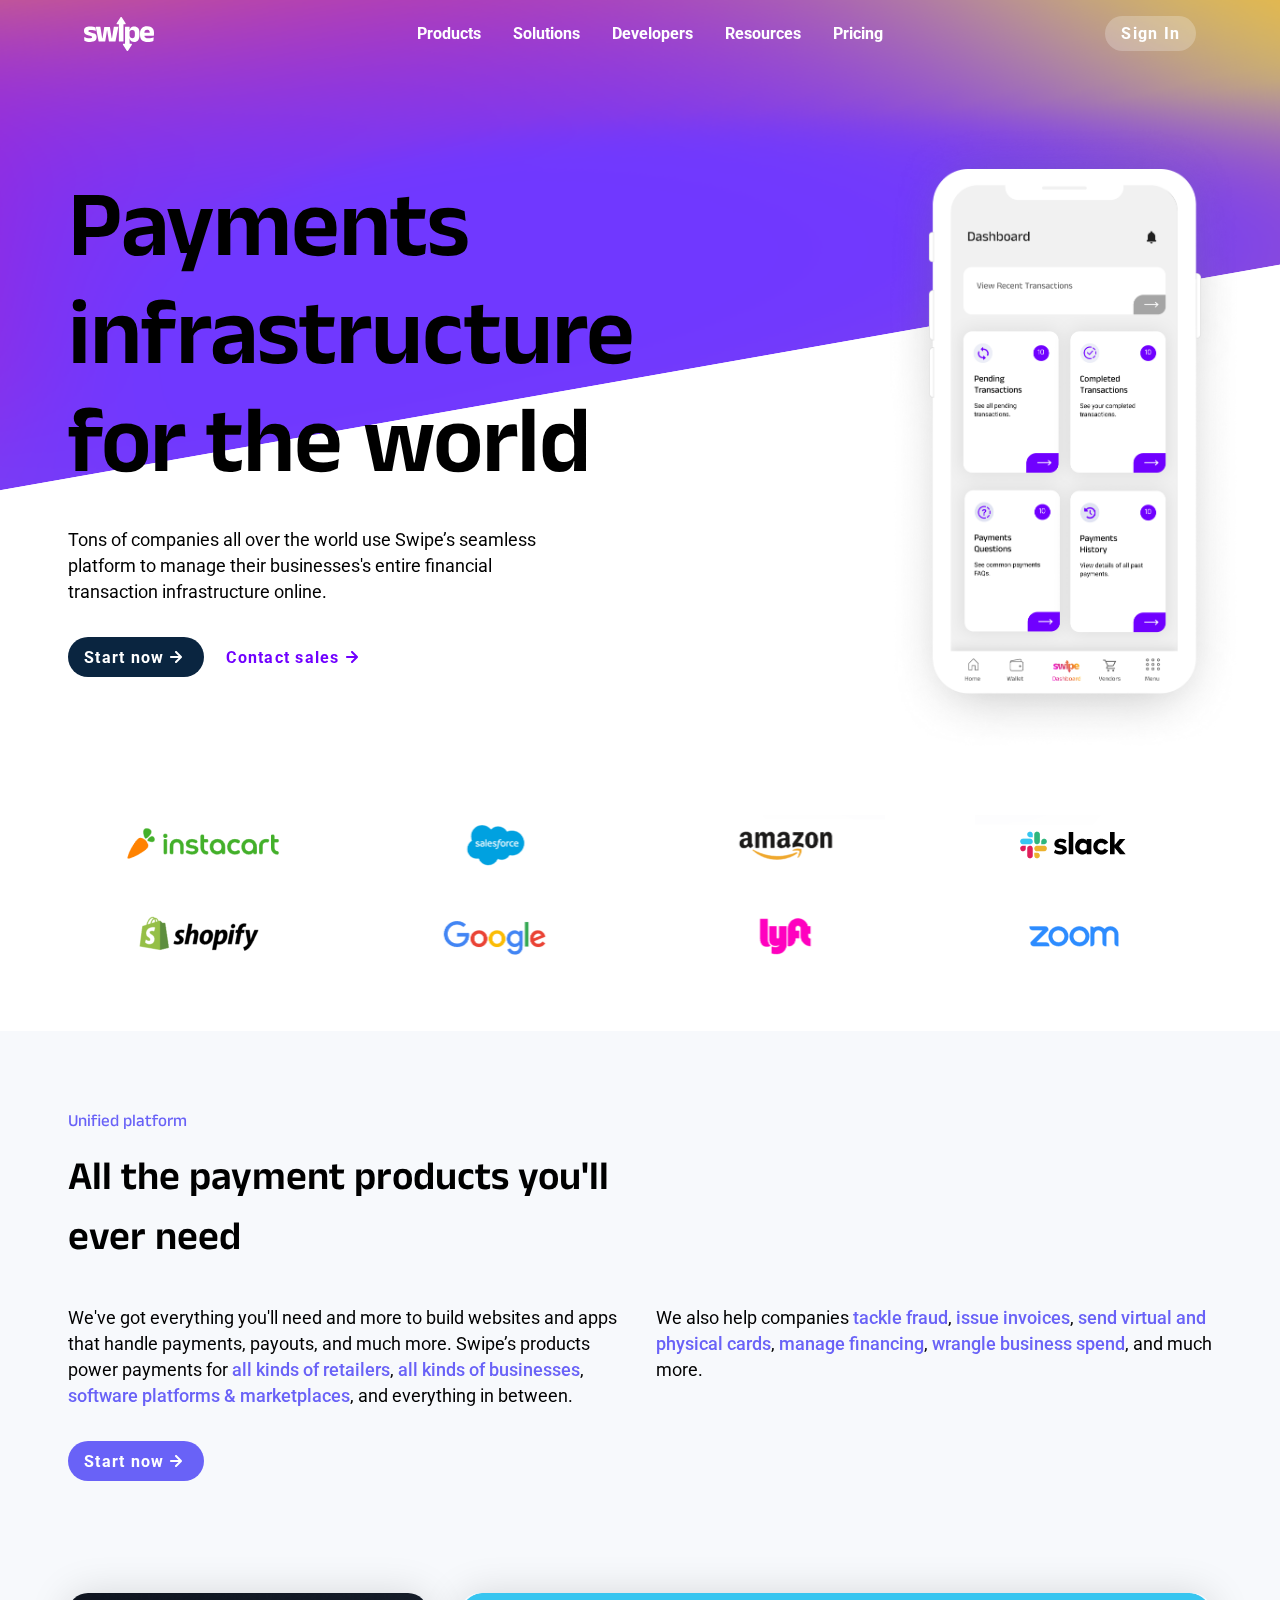
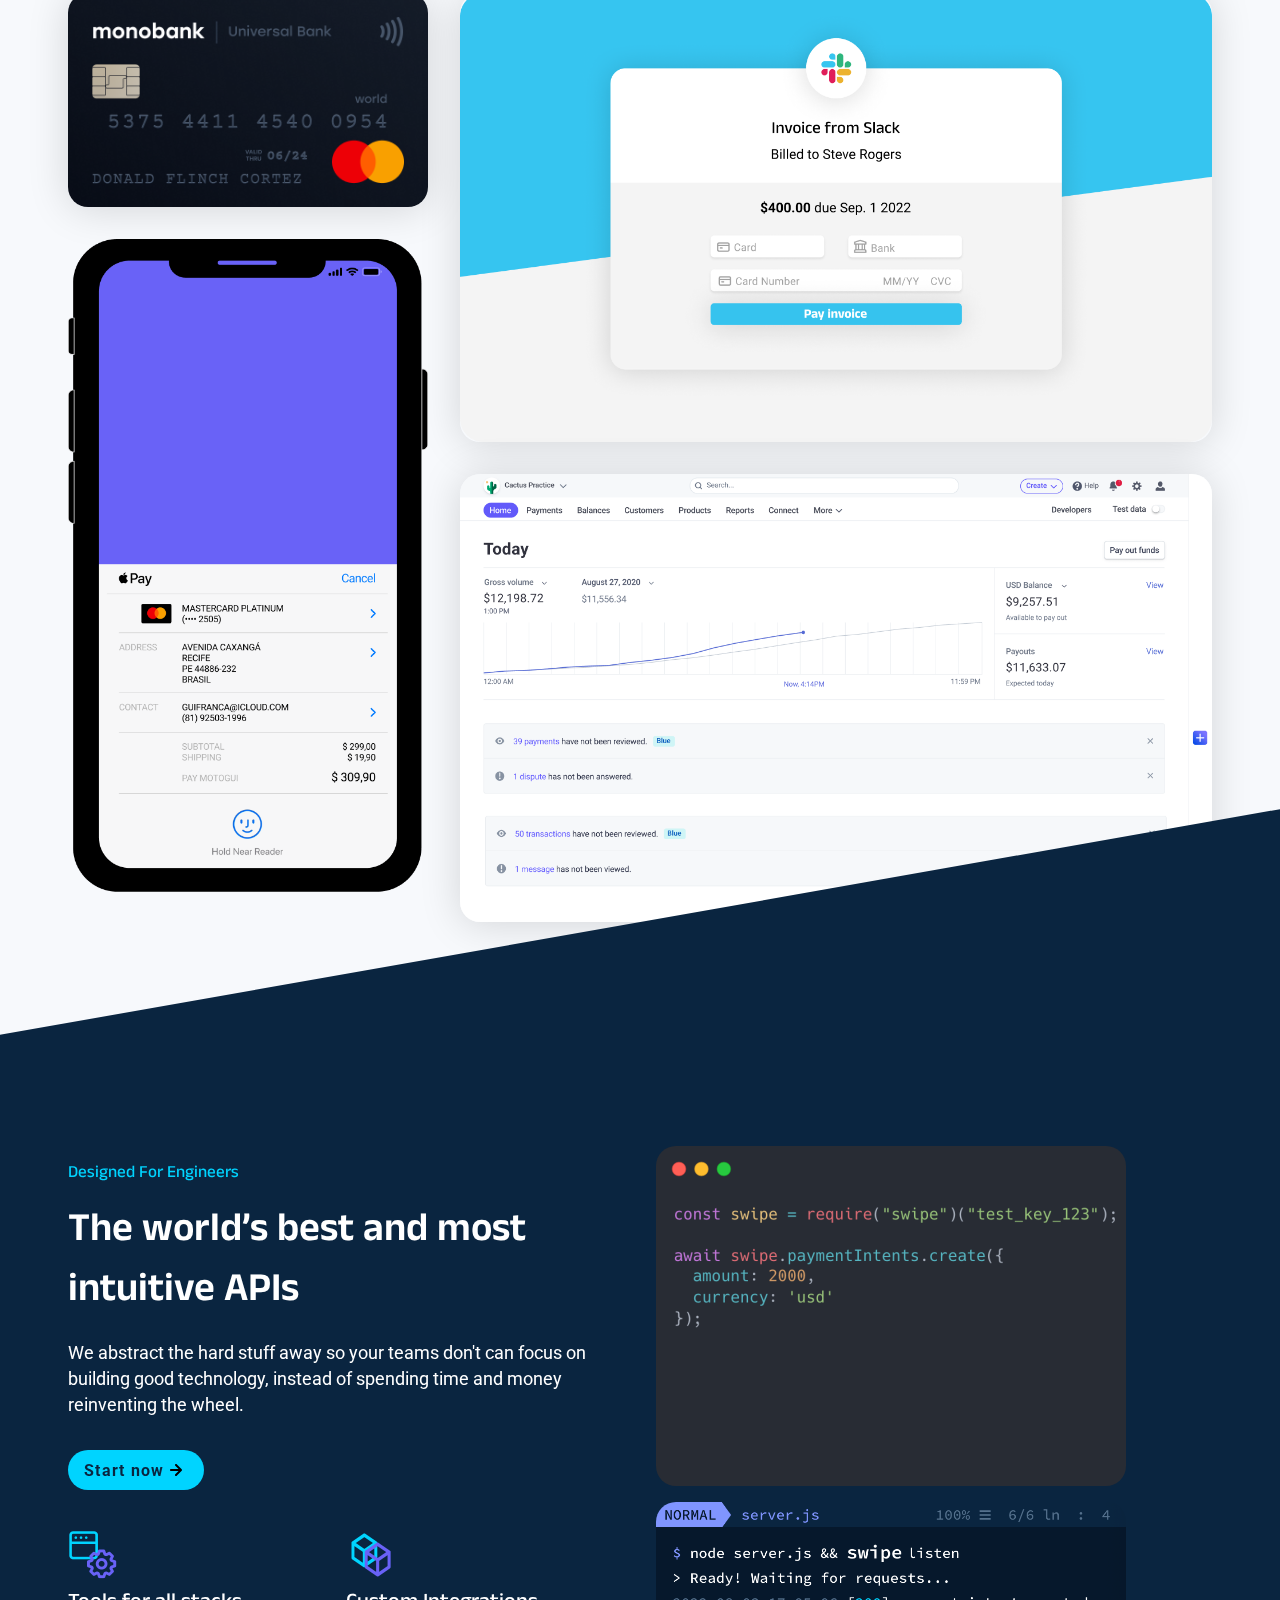
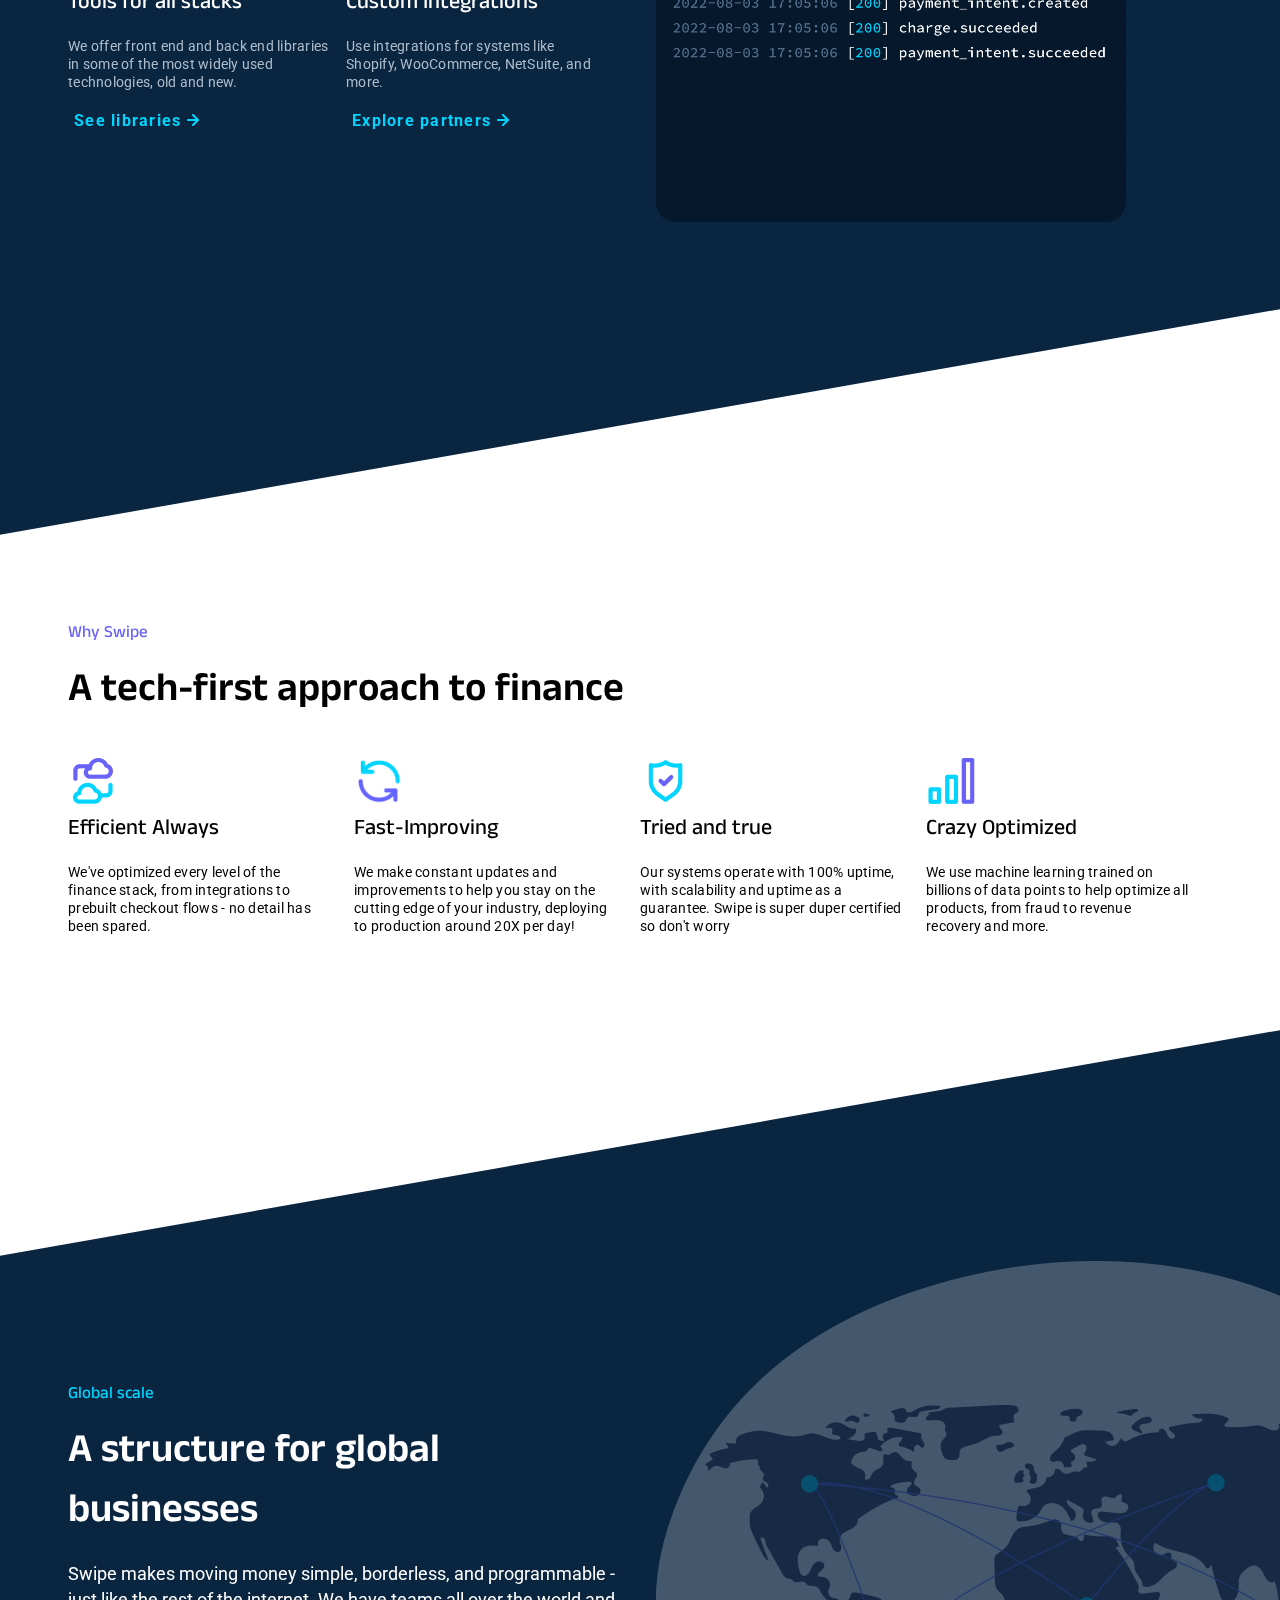
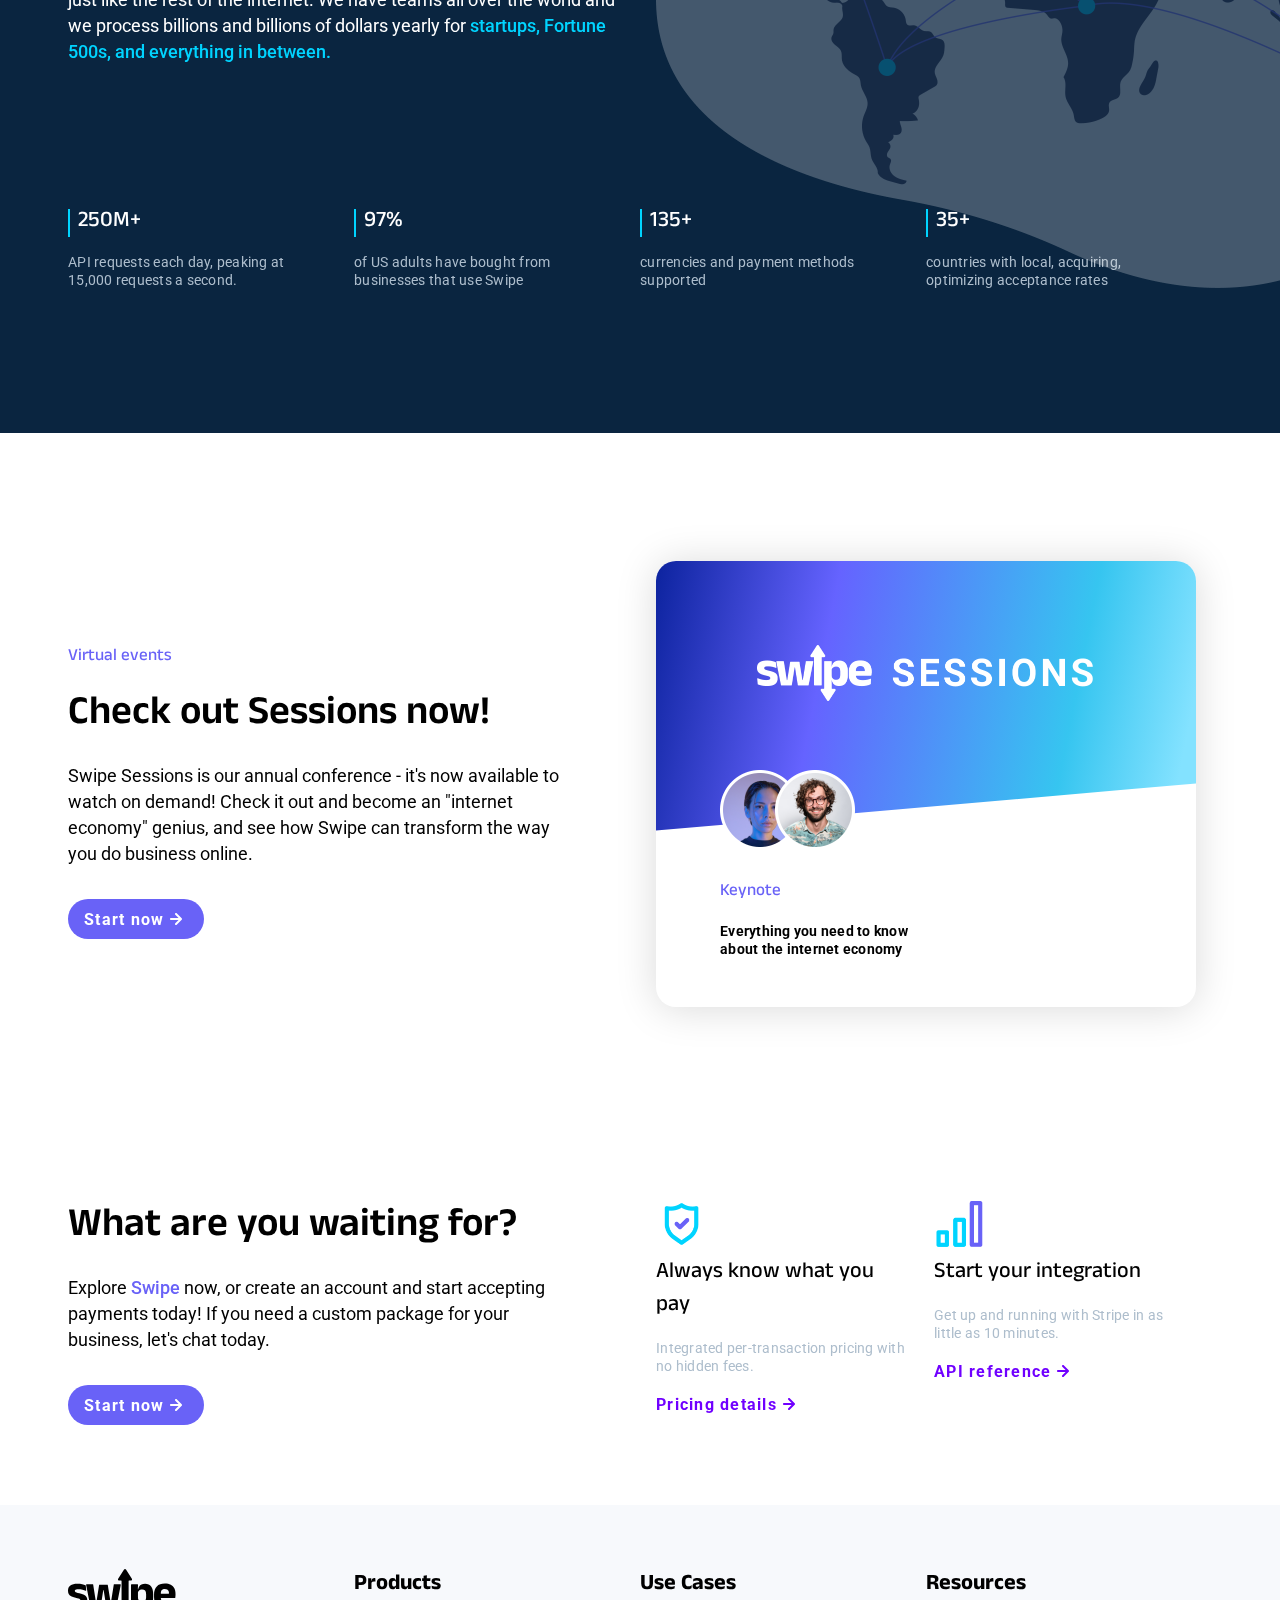
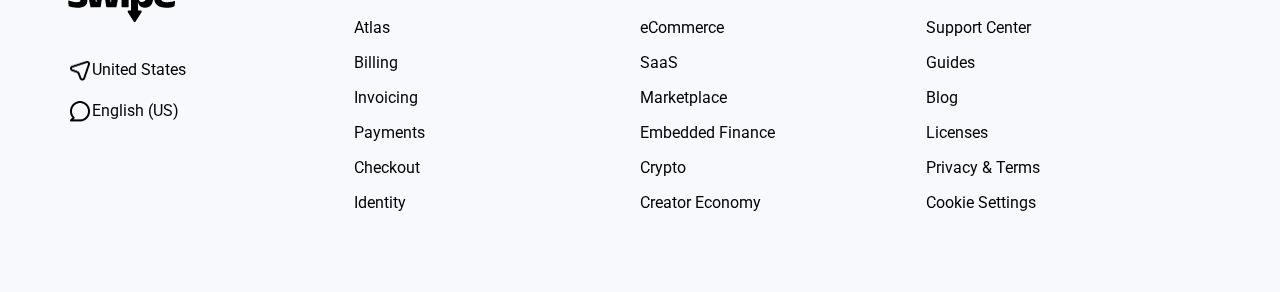
==== swipe.html @ e79e7b9a "Initial commit" ====
<!DOCTYPE html>
<html lang="en">

<head>
    <meta charset="UTF-8">
    <meta http-equiv="X-UA-Compatible" content="IE=edge">
    <meta name="viewport" content="width=device-width, initial-scale=1.0">
    <link rel="preconnect" href="https://fonts.googleapis.com">
    <link rel="preconnect" href="https://fonts.gstatic.com" crossorigin>
    <link
        href="https://fonts.googleapis.com/css2?family=Anek+Telugu:wght@300;400;500;600;700&family=Roboto:wght@300;400;500;700&display=swap"
        rel="stylesheet">
    <link rel="stylesheet" href="/css/swipe.css">
    <title>Swipe</title>
</head>

<body>
    <!-- Navbar -->
    <nav class="navbar">
        <img src="/images/logo-white.svg" alt="Swipe, inc.">
        <ul class="menu">
            <li><a href="#">Products</a></li>
            <li><a href="#">Solutions</a></li>
            <li><a href="#">Developers</a></li>
            <li><a href="#">Resources</a></li>
            <li><a href="#">Pricing</a></li>
        </ul>

        <button class="primary-button navbar-button">Sign In</button>
    </nav>
    <main>

        <!--GRADIENT BACKGROUND-->
        <canvas id="gradient-canvas"></canvas>
        <!-- Hero Section -->
        <div class="hero">
            <div class="section-container two-column">
                <div class="col-left">
                    <h1>Payments infrastructure for the world</h1>
                    <p>
                        Tons of companies all over the world use Swipe’s seamless platform to manage their businesses's
                        entire financial transaction infrastructure online.
                    </p>
                    <div class="button-container">
                        <button class="primary-button with-icon">
                            Start now
                            <img src="/images/arrow-right-light.svg" alt="">
                        </button>
                        <button class="secondary-button with-icon">
                            Contact sales
                            <img src="/images/arrow-right-purple.svg" alt="">
                        </button>
                    </div>
                </div>
                <div class="col-right hero-phone-container">
                    <img class="hero-phone" src="/images/hero-phone.png" alt="">
                </div>
            </div>
        </div>
        <!-- Partners Section -->
        <div class="partners-section">
            <div class="section-container">
                <div class="partners-grid">
                    <img src="/images/instacart.png" alt="Instacart">
                    <img src="/images/salesforce.png" alt="Salesforce">
                    <img src="/images/amazon.png" alt="Amazon">
                    <img src="/images/slack.png" alt="Slack">
                    <img src="/images/shopify.png" alt="Shopify">
                    <img src="/images/google.png" alt="Google">
                    <img src="/images/lyft.png" alt="Lyft">
                    <img src="/images/zoom.png" alt="Zoom">
                </div>
            </div>
        </div>
        <!-- UNIFIED PLATFORM -->
        <div class="unified-platform-section">
            <div class="section-container">
                <p class="subtitle">Unified platform</p>
                <h2>All the payment products you'll ever need</h2>

                <div class="two-column">
                    <div class="col-left">
                        <p>
                            We've got everything you'll need and more to build websites and
                            apps that handle payments, payouts, and much more. Swipe’s
                            products power payments for
                            <a href="#"> all kinds of retailers</a>,
                            <a href="#"> all kinds of businesses</a>,
                            <a href="#"> software platforms & marketplaces</a>, and
                            everything in between.
                        </p>
                    </div>
                    <div class="col-right">
                        <p>
                            We also help companies
                            <a href="#">tackle fraud</a>, <a href="#">issue invoices</a>,
                            <a href="#">send virtual and physical cards</a>,
                            <a href="#">manage financing</a>,
                            <a href="#">wrangle business spend</a>, and much more.
                        </p>
                    </div>
                </div>
                <button class="primary-button with-icon">
                    Start now
                    <img src="/images/arrow-right-light.svg" alt="">
                </button>
            </div>
        </div>
        <!-- GRAPHIC GRID SECTION -->
        <div class="graphic-section">
            <div class="section-container">
                <div class="graphic-grid">
                    <img src="/images/credit-card.png" alt="" id="credit-card">
                    <img src="/images/slack-invoice.png" alt="" id="slack-invoice">
                    <img src="/images/phone.png" alt="" id="phone">
                    <img src="/images/dash.png" alt="" id="dash">
                </div>
            </div>
        </div>

        <!-- INTEGRATIONS SECTION -->
        <div class="integrations-section">
            <div class="section-container two-column">
                <div class="col-left">
                    <p class="subtitle2">Designed For Engineers</p>
                    <h2>The world’s best and most intuitive APIs</h2>
                    <p>We abstract the hard stuff away so your teams don't can focus on building good technology,
                        instead of spending time and money reinventing the wheel.</p>

                    <button class="primary-button with-icon">
                        Start now
                        <img src="/images/arrow-right-dark.svg" alt="">
                    </button>

                    <div class="card-container">
                        <div class="card">
                            <img src="/images/tools-icon.png" alt="" class="icon">
                            <h3>Tools for all stacks</h3>
                            <p class="secondary-text">We offer front end and back end libraries in some of the most
                                widely used technologies, old and new.</p>
                            <button class="secondary-button with-icon">
                                See libraries
                                <img src="/images/arrow-right-blue.svg" alt="">
                            </button>
                        </div>
                        <div class="card">
                            <img src="/images/cube-icon.png" alt="" class="icon">
                            <h3>Custom Integrations</h3>
                            <p class="secondary-text">Use integrations for systems like Shopify, WooCommerce, NetSuite,
                                and more.</p>
                            <button class="secondary-button with-icon">
                                Explore partners
                                <img src="/images/arrow-right-blue.svg" alt="">
                            </button>
                        </div>
                    </div>
                </div>
                <div class="col-right">
                    <img src="/images/api-code.png" alt="" id="api-code">
                    <img src="/images/terminal-code.png" alt="" id="terminal-code">
                </div>
            </div>
        </div>

        <!-- WHY SWIPE SECTION -->
        <div class="why-swipe-section">
            <div class="section-container">
                <p class="subtitle">Why Swipe</p>
                <h2>A tech-first approach to finance</h2>
                <div class="card-container">
                    <div class="card">
                        <img src="/images/cloud-icon.png" alt="" class="icon">
                        <h3>Efficient Always</h3>
                        <p class="secondary-text">
                            We've optimized every level of the finance stack, from integrations to prebuilt checkout
                            flows - no detail has been spared.
                        </p>
                    </div>
                    <div class="card">
                        <img src="/images/cycle-icon.png" alt="" class="icon">
                        <h3>Fast-Improving</h3>
                        <p class="secondary-text">
                            We make constant updates and improvements to help you stay on the cutting edge of your
                            industry, deploying to production around 20X per day!
                        </p>
                    </div>
                    <div class="card">
                        <img src="/images/shield-icon.png" alt="" class="icon">
                        <h3>Tried and true</h3>
                        <p class="secondary-text">
                            Our systems operate with 100% uptime, with scalability and uptime as a guarantee. Swipe is
                            super duper certified so don't worry
                        </p>
                    </div>
                    <div class="card">
                        <img src="/images/bars-icon.png" alt="" class="icon">
                        <h3>Crazy Optimized</h3>
                        <p class="secondary-text">
                            We use machine learning trained on billions of data points to help optimize all products,
                            from fraud to revenue recovery and more.
                        </p>
                    </div>
                </div>
            </div>
        </div>

        <div class="global-section">
            <div class="section-container">
                <div class="two-column">
                    <div class="col-left">
                        <p class="subtitle2">Global scale</p>
                        <h2>A structure for global businesses</h2>
                        <p>Swipe makes moving money simple, borderless, and programmable - just like the rest of the
                            internet. We have teams all over the world and we process billions and billions of dollars
                            yearly for <a href="#">startups, Fortune 500s, and everything in between.</a></p>
                    </div>
                    <div class="col-right">
                        <img id="globe" src="/images/global-graphic.png" alt="">
                    </div>
                </div>
                <div class="card-container">
                    <div class="card">
                        <h3>250M+</h3>
                        <p class="secondary-text">API requests each day, peaking at 15,000 requests a second.</p>
                    </div>
                    <div class="card">
                        <h3>97%</h3>
                        <p class="secondary-text">of US adults have bought from businesses that use Swipe</p>
                    </div>
                    <div class="card">
                        <h3>135+</h3>
                        <p class="secondary-text">currencies and payment methods supported</p>
                    </div>
                    <div class="card">
                        <h3>35+</h3>
                        <p class="secondary-text">countries with local, acquiring, optimizing acceptance rates</p>
                    </div>
                </div>
            </div>
        </div>

        <!-- Virtual Events Section -->
        <div class="virtual-events-section">
            <div class="section-container two-column">
                <div class="col-left">
                    <p class="subtitle">Virtual events</p>
                    <h2>Check out Sessions now!</h2>
                    <p>Swipe Sessions is our annual conference - it's now available to watch on demand! Check it out and
                        become an "internet economy" genius, and see how Swipe can transform the way you do business
                        online.</p>
                    <button class="primary-button with-icon">
                        Start now
                        <img src="/images/arrow-right-light.svg">
                    </button>
                </div>
                <div class="col-right">
                    <div class="swipe-sessions-card">
                        <div class="card-top">
                            <img id="sessions-logo" src="/images/swipe-sessions.png" alt="">
                            <div class="avatars">
                                <img src="/images/avatar1.png" alt="">
                                <img src="/images/avatar2.png" alt="">
                            </div>
                        </div>
                        <div class="card-bottom">
                            <div class="card-content">
                                <p class="subtitle">Keynote</p>
                                <p class="secondary-text">Everything you need to know about the internet economy</p>
                            </div>
                        </div>
                    </div>
                </div>
            </div>
        </div>

        <!-- GETTING STARTED SECTION -->
        <div class="getting-started-section">
            <div class="section-container two-column">
                <div class="col-left">
                    <h2>What are you waiting for?</h2>
                    <p>Explore <a href="#">Swipe</a> now, or create an account and start accepting payments today! If
                        you need a custom package for your business, let's chat today.</p>
                    <button class="primary-button with-icon">
                        Start now
                        <img src="/images/arrow-right-light.svg" alt="">
                    </button>
                </div>
                <div class="col-right">
                    <div class="card">
                        <img src="/images/shield-icon.png" alt="" class="icon">
                        <h3>Always know what you pay</h3>
                        <p class="secondary-text">Integrated per-transaction pricing with no hidden fees.</p>

                        <button class="secondary-button with-icon">
                            Pricing details
                            <img src="/images/arrow-right-purple.svg" alt="">
                        </button>
                    </div>
                    <div class="card">
                        <img src="/images/bars-icon.png" alt="" class="icon">
                        <h3>Start your integration</h3>
                        <p class="secondary-text">Get up and running with Stripe in as little as 10 minutes.</p>

                        <button class="secondary-button with-icon">
                            API reference
                            <img src="/images/arrow-right-purple.svg" alt="">
                        </button>
                    </div>
                </div>

            </div>
        </div>

        <footer class="footer">
            <div class="section-container">
                <div class="col">
                    <img src="/images/logo-dark.svg" alt="" id="footer-logo">
                    <div class="icon-link">
                        <img src="/images/location-icon.png" alt="">
                        <a href="#">United States</a>
                    </div>
                    <div class="icon-link">
                        <img src="/images/comment-icon.png" alt="">
                        <a href="#">English (US)</a>
                    </div>
                </div>
                <div class="col">
                    <h3>Products</h3>
                    <ul>
                        <li><a href="#">Atlas</a></li>
                        <li><a href="#">Billing</a></li>
                        <li><a href="#">Invoicing</a></li>
                        <li><a href="#">Payments</a></li>
                        <li><a href="#">Checkout</a></li>
                        <li><a href="#">Identity</a></li>
                    </ul>
                </div>
                <div class="col">
                    <h3>Use Cases</h3>
                    <ul>
                        <li><a href="#">eCommerce</a></li>
                        <li><a href="#">SaaS</a></li>
                        <li><a href="#">Marketplace</a></li>
                        <li><a href="#">Embedded Finance</a></li>
                        <li><a href="#">Crypto</a></li>
                        <li><a href="#">Creator Economy</a></li>
                    </ul>
                </div>
                <div class="col">
                    <h3>Resources</h3>
                    <ul>
                        <li><a href="#">Support Center</a></li>
                        <li><a href="#">Guides</a></li>
                        <li><a href="#">Blog</a></li>
                        <li><a href="#">Licenses</a></li>
                        <li><a href="#">Privacy & Terms</a></li>
                        <li><a href="#">Cookie Settings</a></li>
                    </ul>
                </div>
            </div>
        </footer>

    </main>

    <script src="/gradient.js"></script>
</body>

</html>
---- css/swipe.css ----
/* VARIABLES */
:root {
    /* TEXT VARIABLES */
    --text-dark: #000;
    --text-light: #fff;
    --text-grey: #adbdcc;
    --body-font: "Roboto", sans-serif;
    --heading-font: "Anek Telugu", sans-serif;
    --h1-size: 94px;
    --h1-height: 108px;
    --h2-size: 50px;
    --h2-height: 75px;
    --h3-size: 40px;
    --h4-size: 32px;
    --h5-size: 28px;
    --h6-size: 22px;
    --subtitle-size: 17px;
    --subtitle-height: 26px;
    --p-size: 18px;
    --p-height: 26px;
    --secondary-text-size: 14px;
    --secondary-text-height: 18px;
    --button-size: 16px;

    /* SPACING VARIABLES */
    --spacing-sm: 8px;
    --spacing-md: 16px;
    --spacing-lg: 32px;
    --spacing-xl: 64px;
    --standard-width: 1144px;
    /* COLOR VARIABLES */
    --purple-1: #6962f7;
    --purple-2: #7000ff;
    --blue-1: #00d4ff;
    --primary-accent: #0a2540;
    --primary-button-hover: #6d7a88;
    --bg-white: #fff;
    --bg-light: #f7f9fc;

    --standard-border-radius: 20px;
    --standard-box-shadow: 0px 2px 40px rgba(0, 0, 0, 0.15);
    --primary-gradient: linear-gradient(101.33deg,
            #08209a 0.76%,
            #6563ff 33.33%,
            #36c5f0 76.92%,
            #83e2ff 96.96%);
}

/* GENERAL ELEMENT STYLES */

html,
body {
    width: 100%;
    position: relative;
    overflow-x: hidden;
}

body {
    font-family: var(--body-font);
    color: var(--text-dark);
    margin: 0;
    box-sizing: border-box;
    padding: var(--spacing-sm) 0 0 0;
    background-color: var(--bg-white);
    display: flex;
    flex-direction: column;
    justify-content: center;
    align-items: center;
}

main {
    width: 100%;
    margin: var(--spacing-xl) 0 0 0;
}

h1 {
    font-family: var(--heading-font);
    font-weight: 600;
    font-size: var(--h1-size);
    margin: 0;
    width: 100%;
    letter-spacing: -1px;
    line-height: var(--h1-height);
}

h2 {
    font-family: var(--heading-font);
    font-weight: 600;
    font-size: var(--h3-size);
    margin: 0;
    width: 100%;
}

h3 {
    font-family: var(--heading-font);
    font-weight: 500;
    font-size: var(--h3-size);
    margin: 0;
    width: 100%;
}

h4 {
    font-family: var(--heading-font);
    font-weight: 500;
    font-size: var(--h4-size);
    margin: 0;
    width: 100%;
    letter-spacing: 0.25px;
}

h5 {
    font-family: var(--heading-font);
    font-weight: 500;
    font-size: var(--h5-size);
    margin: 0;
    width: 100%;
}

h6 {
    font-family: var(--heading-font);
    font-weight: 500;
    font-size: var(--h6-size);
    margin: 0;
    width: 100%;
}

a {
    text-decoration: none;
    color: var(--purple-1);
    font-weight: 500;
    transition: color 0.25s ease;
}

a:hover {
    color: var(--primary-accent);
}

p {
    font-size: var(--p-size);
    line-height: var(--p-height);
    font-weight: 400;
    margin: var(--spacing-md) 0;
}

/* Layout Styles  */
.section-container {
    width: 100%;
    max-width: var(--standard-width);
}

.two-column {
    width: 100%;
    display: flex;
    flex-direction: row;
    justify-content: center;
    align-items: flex-start;
    box-sizing: border-box;
}

.two-column>.col-left {
    width: 50%;
    box-sizing: border-box;
    padding: 0 var(--spacing-md) 0 0;
    display: flex;
    flex-direction: column;
    align-items: start;
    justify-content: center;
}

.two-column>.col-right {
    width: 50%;
    box-sizing: border-box;
    padding: 0 0 0 var(--spacing-md);
    display: flex;
    flex-direction: column;
    align-items: start;
    justify-content: center;
}

.card {
    display: flex;
    flex-direction: column;
    justify-content: flex-start;
    align-items: flex-start;
    padding: var(--spacing-sm) var(--spacing-md) var(--spacing-sm) 0;
}

.card .icon {
    height: 50px;
    margin: 0 0 var(--spacing-sm) 0;
}

.card h3 {
    font-family: var(--heading-font);
    font-weight: 500;
    font-size: var(--h6-size);
    margin: 0;
    width: 100%;
}

.subtitle,
.subtitle2 {
    color: var(--purple-1);
    font-family: var(--heading-font);
    font-weight: 500;
    font-size: var(--subtitle-size);
    line-height: var(--subtitle-height);
}

.subtitle2 {
    color: var(--blue-1);
}

.secondary-text {
    font-size: var(--secondary-text-size);
    line-height: var(--secondary-text-height);
    color: var(--text-grey);
    letter-spacing: 0.25px;
}

/* BUTTON STYLES */
.primary-button {
    font-family: var(--body-font);
    font-size: var(--button-size);
    letter-spacing: 1.25px;
    font-weight: bold;
    border-radius: var(--standard-border-radius);
    border: none;
    background-color: var(--primary-accent);
    color: var(--text-light);
    padding: var(--spacing-sm) var(--spacing-md);
    transition: all 0.15s ease;
}

.primary-button:hover {
    background-color: var(--primary-button-hover);
    cursor: pointer;
}

.secondary-button {
    font-family: var(--body-font);
    font-size: var(--button-size);
    letter-spacing: 1.25px;
    font-weight: bold;
    border-radius: var(--standard-border-radius);
    border: none;
    background-color: transparent;
    color: var(--primary-accent);
    transition: all 0.15s ease;
}

.secondary-button:hover {
    opacity: 0.75;
    cursor: pointer;
}

.with-icon {
    display: flex;
    justify-content: center;
    align-items: center;
}

.with-icon>img {
    transition: transform 0.25s ease;
}

.with-icon:hover>img {
    transform: translateX(4px);
}

/* NAVBAR */

.navbar {
    display: flex;
    justify-content: space-between;
    align-items: center;
    width: 100%;
    max-width: var(--standard-width);
    padding: 0 var(--spacing-md);
    margin: 0 0 var(--spacing-xl) 0;
    box-sizing: border-box;
}

.menu {
    display: flex;
    list-style: none;
    justify-content: center;
    align-items: center;
}

.menu a {
    color: var(--text-light);
    margin: 0 var(--spacing-md);
    font-weight: bold;
}

.menu a:hover {
    text-decoration: underline;
}

.navbar-button {
    background: rgba(250, 250, 250, 0.25);
}

.navbar-button:hover {
    background: rgba(250, 250, 250, 0.5);
}

.hamburger-button {
    display: none;
}

/* ANIMATED GRADIENT HERO BACKGROUND  */

#gradient-canvas {
    width: 200%;
    height: 970px;
    transform: rotate(-10deg);
    position: absolute;
    top: -600px;
    left: -50%;
    z-index: -1;
    --gradient-color-1: #ef008f;
    --gradient-color-2: #6ec3f4;
    --gradient-color-3: #7038ff;
    --gradient-color-4: #ffba27;
}

/* HERO STYLES */

.hero {
    width: 100%;
    display: flex;
    justify-content: center;
}

.hero p {
    max-width: 480px;
}

.button-container {
    display: flex;
    margin: var(--spacing-md) 0;
}

.button-container button:nth-of-type(2) {
    margin: 0 0 0 var(--spacing-md);
    color: var(--purple-2);
}

.hero .hero-phone-container {
    height: 564px;
    align-items: flex-end;
}

.hero-phone {
    height: 628px;
    transform: translate(32px, -32px);
}

/* Partners Section */
.partners-section {
    width: 100%;
    display: flex;
    justify-content: center;
}

.partners-grid {
    display: grid;
    grid-template-columns: 1fr 1fr 1fr 1fr;
    grid-template-rows: 1fr 1fr;
    margin: var(--spacing-xl) 0;
    column-gap: var(--spacing-md);
    row-gap: var(--spacing-lg);
}

.partners-grid img {
    height: 60px;
    place-self: center;
}

/* UNIFIED PLATFORM SECTION */

.unified-platform-section {
    padding: var(--spacing-xl) 0;
    width: 100%;
    display: flex;
    justify-content: center;
    background-color: var(--bg-light);
}

.unified-platform-section h2 {
    width: 50%;
    margin-bottom: var(--spacing-md);
}

.unified-platform-section .primary-button {
    background-color: var(--purple-1);
    margin: var(--spacing-md) 0;
}

.unified-platform-section .primary-button:hover {
    background-color: var(--primary-accent);
}

/* GRAPHIC GRID SECTION */
.graphic-section {
    width: 100%;
    display: flex;
    justify-content: center;
    background-color: var(--bg-light);
}

.graphic-grid {
    display: grid;
    grid-template-areas:
        "card slack slack"
        "phone slack slack"
        "phone dash dash";
    grid-gap: var(--spacing-lg);
    padding: var(--spacing-lg) 0;
}

#credit-card {
    grid-area: card;
    width: 100%;
    box-shadow: var(--standard-box-shadow);
    border-radius: var(--standard-border-radius);
}

#slack-invoice {
    grid-area: slack;
    width: 100%;
    box-shadow: var(--standard-box-shadow);
    border-radius: var(--standard-border-radius);
}

#phone {
    grid-area: phone;
    width: 100%;
}

#dash {
    grid-area: dash;
    width: 100%;
    box-shadow: var(--standard-box-shadow);
    border-radius: var(--standard-border-radius);
}

/* INTEGRATIONS SEECTION STYLES */
.integrations-section {
    color: var(--text-light);
    width: 100%;
    display: flex;
    justify-content: center;
    position: relative;
    padding: calc(var(--spacing-xl) * 3) 0;
    z-index: 1;
}

.integrations-section::before {
    content: "";
    width: 100%;
    height: 1100px;
    background-color: var(--primary-accent);
    position: absolute;
    top: -32px;
    left: 0;
    z-index: -1;
    transform: skewY(-10deg);
}

.integrations-section::after {
    content: "";
    background-color: var(--bg-light);
    width: 100%;
    height: 50%;
    position: absolute;
    top: 0;
    left: 0;
    z-index: -2;
}

.integrations-section .primary-button {
    background-color: var(--blue-1);
    color: var(--primary-accent);
    margin: var(--spacing-md) 0 0 0;
}

.integrations-section .primary-button:hover {
    background-color: var(--bg-white);
}

.integrations-section .secondary-button {
    color: var(--blue-1);
}

.integrations-section .card-container {
    display: flex;
    margin: var(--spacing-lg) 0;
}

.integrations-section .card-container .card {
    width: 50%;
}

#api-code {
    max-width: 470px;
    margin: 0 0 var(--spacing-md) 0;
    border-radius: var(--standard-border-radius);
}

#terminal-code {
    max-width: 470px;
    border-radius: var(--standard-border-radius);
}

/* WHY SWIPE SECTION */

.why-swipe-section {
    width: 100%;
    display: flex;
    justify-content: center;
    padding: calc(var(--spacing-xl) * 3) 0;
}

.why-swipe-section .card-container {
    display: flex;
    margin: var(--spacing-lg) 0;
}

.why-swipe-section .card-container .card {
    width: 25%;
    padding: 0 var(--spacing-sm) 0 0;
    margin: 0 var(--spacing-md) 0 0;
    box-sizing: border-box;
}

.why-swipe-section .secondary-text {
    color: var(--text-dark);
}

/* GLOBAL SECTION */
.global-section {
    width: 100%;
    display: flex;
    justify-content: center;
    color: var(--text-light);
    position: relative;
    padding: calc(var(--spacing-xl) * 3) 0 0 0;
}

.global-section::before {
    content: "";
    width: 100%;
    height: 1200px;
    background-color: var(--primary-accent);
    position: absolute;
    top: -32px;
    left: 0;
    transform: skewY(-10deg);
    z-index: -1;
}

.global-section a {
    color: var(--blue-1);
}

.global-section a:hover {
    color: var(--text-light);
}

.global-section .card-container {
    display: flex;
    margin: calc(var(--spacing-xl) * 2) 0;
}

.global-section .card-container .card {
    width: 25%;
    box-sizing: border-box;
    padding: 0 var(--spacing-sm) 0 0;
    margin: 0 var(--spacing-md) 0 0;
}

.global-section .card-container .card h3 {
    border-left: 2px solid var(--blue-1);
    padding: 0 0 0 var(--spacing-sm);
    line-height: 28px;
}

#globe {
    max-width: 844px;
    opacity: 25%;
    position: absolute;
    top: 10%;
}

/* VIRTUAL EVENTS SECTION */
.virtual-events-section {
    display: flex;
    justify-content: center;
    padding: calc(var(--spacing-xl) * 2) 0;
    position: relative;
}

.virtual-events-section::before {
    content: "";
    background-color: var(--bg-white);
    width: 100%;
    height: 100%;
    position: absolute;
    top: 0;
    z-index: -1;
}

.virtual-events-section .primary-button {
    background-color: var(--purple-1);
    margin: var(--spacing-md) 0 0 0;
}

.virtual-events-section .primary-button:hover {
    background-color: var(--primary-accent);
}

.virtual-events-section .col-left {
    height: 446px;
    padding: 0 var(--spacing-xl) 0 0;
}

.swipe-sessions-card {
    width: 540px;
    height: 446px;
    box-shadow: var(--standard-box-shadow);
    border-radius: var(--standard-border-radius);
    overflow: hidden;
}

.swipe-sessions-card .card-top {
    width: 100%;
    height: 50%;
    display: flex;
    justify-content: center;
    align-items: center;
    position: relative;
    /* transform: rotate(10deg); */
}

.swipe-sessions-card .card-top::before {
    background: var(--primary-gradient);
    content: "";
    width: 100%;
    height: 150%;
    position: absolute;
    top: -40%;
    transform: skewY(-5deg);
    z-index: 1;
}

#sessions-logo {
    z-index: 2;
    width: 338px;
}

.virtual-events-section .avatars {
    position: absolute;
    bottom: -70px;
    left: var(--spacing-xl);
    z-index: 3;
    /* width: 140px;
    height: 80px; */
}

.virtual-events-section .avatars img {
    width: 80px;
}

.virtual-events-section .avatars img:nth-of-type(2) {
    position: absolute;
    left: 55px;
}

.virtual-events-section .card-bottom {
    width: 100%;
    height: 50%;
    box-sizing: border-box;
    padding: var(--spacing-xl);
}

.virtual-events-section .card-bottom .subtitle {
    margin: var(--spacing-lg) 0 0 0;
}

.virtual-events-section .card-bottom .secondary-text {
    color: var(--text-dark);
    font-weight: 700;
    width: 50%;
}

/* GETTING STARTED SECTION */
.getting-started-section {
    display: flex;
    justify-content: center;
    padding: var(--spacing-xl) 0;
}

.getting-started-section .primary-button {
    background-color: var(--purple-1);
    margin: var(--spacing-md) 0;
}

.getting-started-section .primary-button:hover {
    background-color: var(--primary-accent);
}

.getting-started-section .col-left {
    padding: 0 var(--spacing-xl) 0 0;
}

.getting-started-section .col-right {
    flex-direction: row;
}

.getting-started-section .col-right .card {
    width: 50%;
    box-sizing: border-box;
    padding: 0 var(--spacing-sm) 0 0;
    margin: 0 var(--spacing-md) 0 0;
}

.getting-started-section .col-right .card .secondary-button {
    color: var(--purple-2);
    padding-left: 0;
}

/* FOOTER STYLES */

.footer {
    display: flex;
    justify-content: center;
    background-color: var(--bg-light);
    padding: var(--spacing-xl) 0;
}

.footer .section-container {
    display: flex;
}

#footer-logo {
    max-width: 108px;
    margin: 0 0 var(--spacing-md) 0;
}

.footer .col {
    width: 25%;
}

.footer .col ul {
    list-style-type: none;
    padding: 0;
}

.footer .col ul li {
    margin: var(--spacing-md) 0;
}

.footer .col a {
    color: var(--text-dark);
    font-weight: normal;
}

.footer .col a:hover {
    color: var(--purple-1);
    text-decoration: underline;
}

.footer .icon-link {
    display: flex;
    align-items: center;
    margin: var(--spacing-md) 0;
}

.footer .icon-link img {
    width: 24px;
}

.footer h3 {
    font-size: var(--h6-size);
    font-weight: 700;
}

/* CUSTOM BREAKPOINT */
@media only screen and (max-width: 1144px) {
    :root {
        --h1-size: 80px;
        --h1-height: 85px;
    }

    /* GENERAL LAYOUT */
    .section-container {
        padding: 0 var(--spacing-md);
    }

    /* HERO SECTION */
    .hero-phone {
        height: 550px;
        transform: translateY(-60px);
    }

    .hero .col-left {
        width: 60%;
    }

    .hero .col-right {
        width: 40%;
    }

    /* PARTNERS GRID */

    .partners-section {
        margin: -60px 0 0 0;
    }

    .partners-grid {
        margin: 0 0 var(--spacing-xl) 0;
    }
}

/* CUSTOM BREAKPOINT (850px) */
@media only screen and (max-width: 850px) {
    :root {
        --h1-size: 70px;
        --h1-height: 75px;
    }

    /* HERO SECTION */
    .hero-phone {
        transform: translateY(-85px);
    }

    /* PARTNERS GRID */
    .partners-grid img {
        width: 100%;
        height: auto;
    }

    /* INTEGRATIONS SECTION */
    .integrations-section .col-left {
        width: 60%;
    }

    .integrations-section .col-right {
        width: 40%;
    }
}

/* TABLET SIZE STYLES */
@media only screen and (max-width: 768px) {
    :root {
        --h1-size: 58px;
        --h1-height: 65px;
        --h3-size: 34px;
        --h6-size: 16px;
    }

    /* NAVBAR STYLES */
    .navbar {
        margin: var(--spacing-sm) 0 var(--spacing-lg) 0;
    }

    .navbar .menu {
        display: none;
    }

    .navbar .navbar-button {
        display: none;
    }

    .hamburger-button {
        width: 50px;
        height: 30px;
        background-color: rgba(250, 250, 250, 0.25);
        border-radius: var(--standard-border-radius);
        display: flex;
        flex-direction: column;
        justify-content: center;
        align-items: center;
    }

    .hamburger-button .bar {
        width: 18px;
        height: 2px;
        background-color: var(--bg-white);
        margin: 1px 0;
    }

    /* HERO STYLES */
    #gradient-canvas {
        height: 820px;
    }

    main {
        margin: 0;
    }

    .hero .two-column {
        align-items: center;
    }

    .hero .col-left {
        width: 60%;
    }

    .hero .col-right {
        width: 40%;
    }

    .hero-phone {
        height: 450px;
        transform: translateX(32px);
    }

    /* PARTNERS GRID */
    .partners-section {
        margin: -20px 0 0 0;
    }

    /* UNIFIED PLATFORM SECTION*/
    .unified-platform-section h2 {
        width: 100%;
    }

    /* INTEGRATIONS SECTION */
    .integrations-section .card-container {
        flex-direction: column;
    }

    .integrations-section .card-container .card {
        width: 100%;
    }

    /* WHY SWIPE SECTION */
    .why-swipe-section {
        padding: var(--spacing-md) 0 var(--spacing-xl) 0;
    }

    .why-swipe-section .card-container {
        flex-wrap: wrap;
    }

    .why-swipe-section .card-container .card {
        width: 50%;
        margin: var(--spacing-md) 0;
    }

    /* GLOBAL SECTION */
    .global-section .card-container {
        flex-wrap: wrap;
        margin: var(--spacing-xl) 0;
    }

    .global-section .card-container .card {
        width: 50%;
        margin: var(--spacing-md) 0;
    }

    /* GETTING STARTED SECTION */
    .getting-started-section .two-column {
        align-items: center;
    }

    .getting-started-section .col-right {
        flex-wrap: wrap;
    }

    .getting-started-section .col-right .card {
        width: 100%;
        margin: var(--spacing-md) 0;
    }
}

/* MOBILE SIZE BREAKPOINT */
@media only screen and (max-width: 550px) {

    /* GENERAL STYLES */
    :root {
        --h1-size: 58px;
        --h1-height: 65px;
        --h3-size: 34px;
        --h6-size: 16px;
    }

    .two-column {
        flex-direction: column;
    }

    .two-column .col-left {
        width: 100%;
    }

    .two-column .col-right {
        width: 100%;
        padding: 0;
    }

    /* NAVBAR STYLES */
    .navbar {
        margin: 0 0 var(--spacing-lg) 0;
    }

    /* HERO STYLES */
    #gradient-canvas {
        height: 820px;
    }

    main {
        margin: var(--spacing-lg) 0 0 0;
    }

    .hero .two-column .hero-phone-container {
        display: none;
    }

    /* PARTNERS GRID SECTION */

    .partners-section {
        margin: var(--spacing-xl) 0 var(--spacing-sm) 0;
    }

    .partners-grid {
        grid-template-columns: 1fr 1fr;
    }

    /* UNIFIED PLATFORM */
    .unified-platform-section {
        padding: var(--spacing-md) 0;
    }

    /* INTEGRATIONS SECTION */
    .integrations-section {
        padding: var(--spacing-lg) 0;
    }

    .integrations-section::before {
        height: 900px;
    }

    .integrations-section .col-right {
        display: none;
    }

    /* WHY SWIPE SECTION */
    .why-swipe-section {
        padding: var(--spacing-xl) 0 var(--spacing-md) 0;
    }

    .why-swipe-section .card-container .card {
        width: 100%;
        margin: var(--spacing-sm) 0;
    }

    .why-swipe-section .card-container .card .icon {
        height: 35px;
    }

    /* GLOBAL SECTION */
    .global-section {
        padding: var(--spacing-xl) 0 0 0;
    }

    .global-section .card-container {
        margin: var(--spacing-md) 0;
    }

    .global-section .card-container .card {
        width: 100%;
        margin: var(--spacing-sm) 0;
    }

    #globe {
        opacity: 10%;
    }

    /* VIRTUAL EVENTS SECTION */
    .virtual-events-section {
        padding: 0;
    }

    .virtual-events-section .swipe-sessions-card {
        margin: var(--spacing-lg) 0;
        width: 100%;
    }

    .virtual-events-section .swipe-sessions-card .secondary-text {
        width: 100%;
    }

    .virtual-events-section .swipe-sessions-card .card-top {
        height: 40%;
    }

    #sessions-logo {
        width: 300px;
    }

    /* GETTING STARTED SECTION*/
    .getting-started-section {
        padding: var(--spacing-md) 0;
    }

    /* FOOTER STYLES */
    .footer .section-container {
        flex-wrap: wrap;
    }

    .footer .col {
        width: 50%;
        margin: var(--spacing-md) 0;
    }

    .footer .col a {
        font-size: 12px;
    }

    #footer-logo {
        width: 70px;
    }

    .footer .icon-link img {
        width: 18px;
    }
}
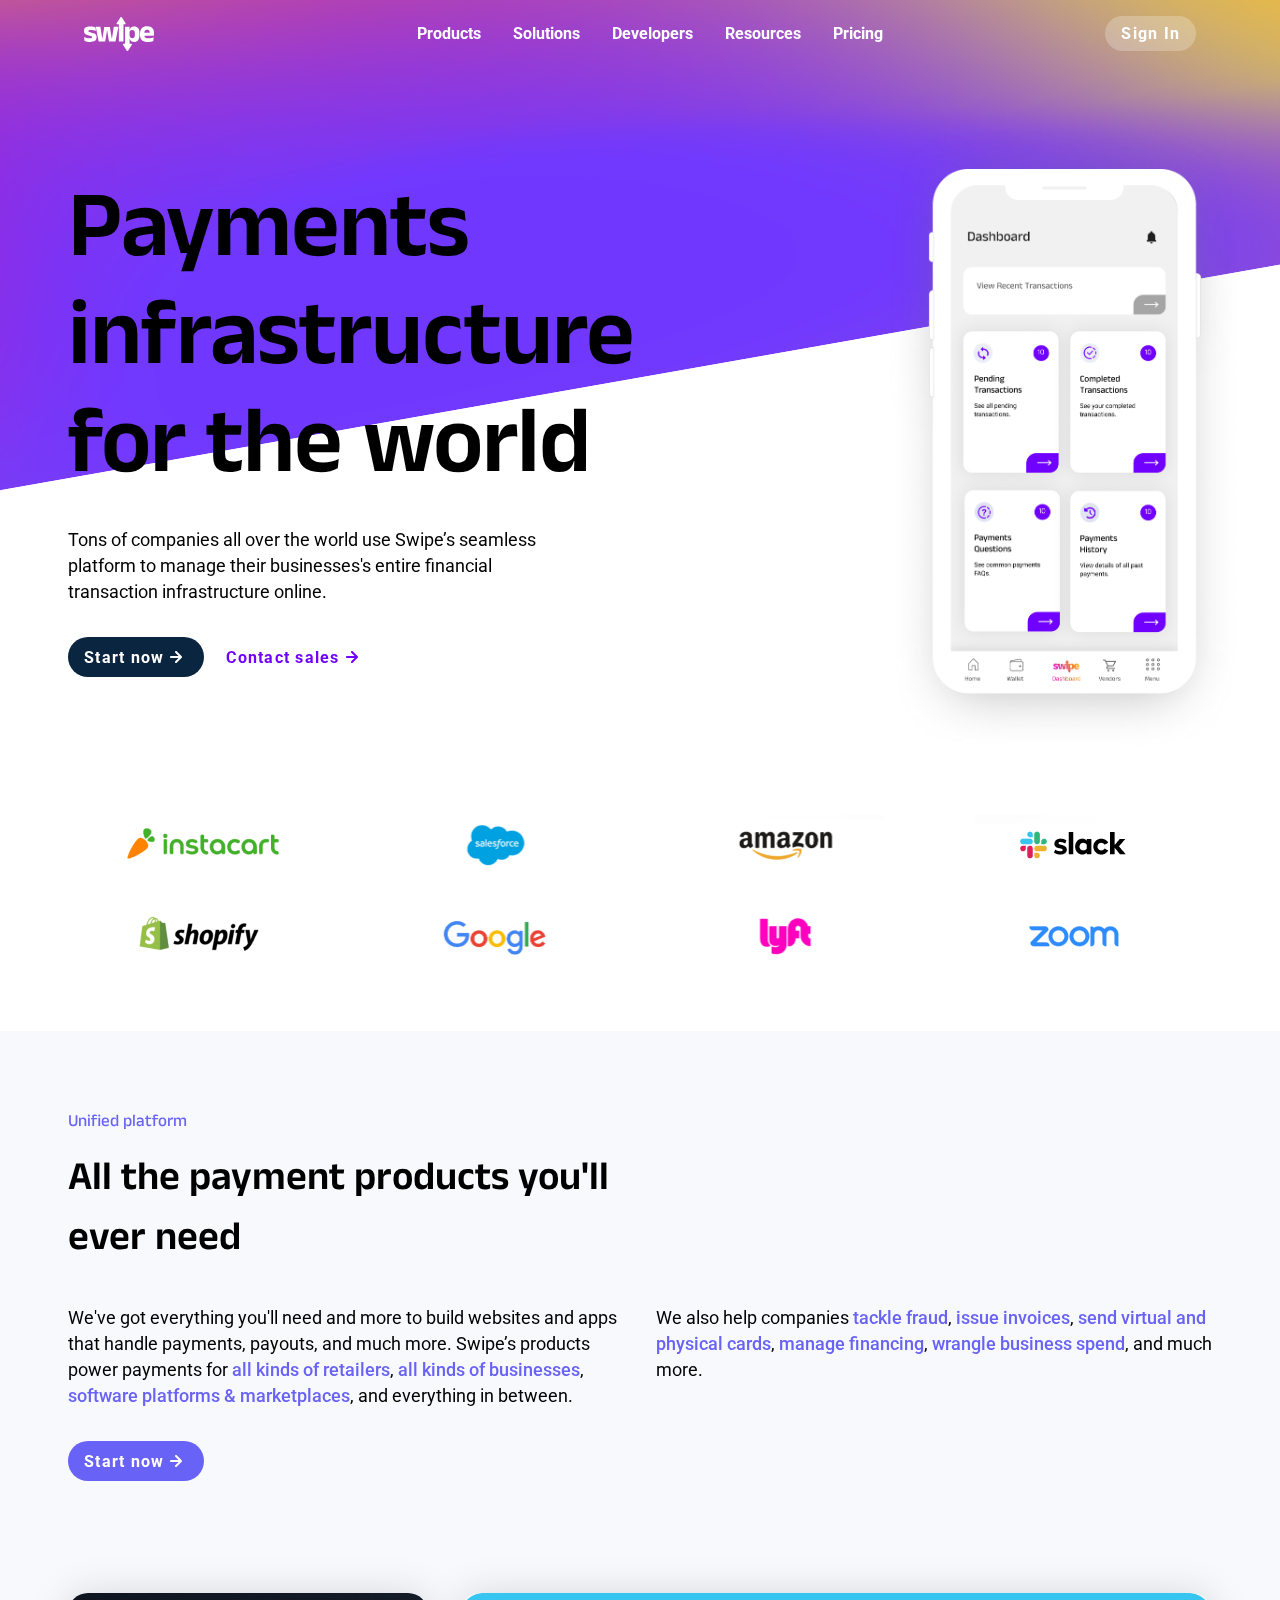
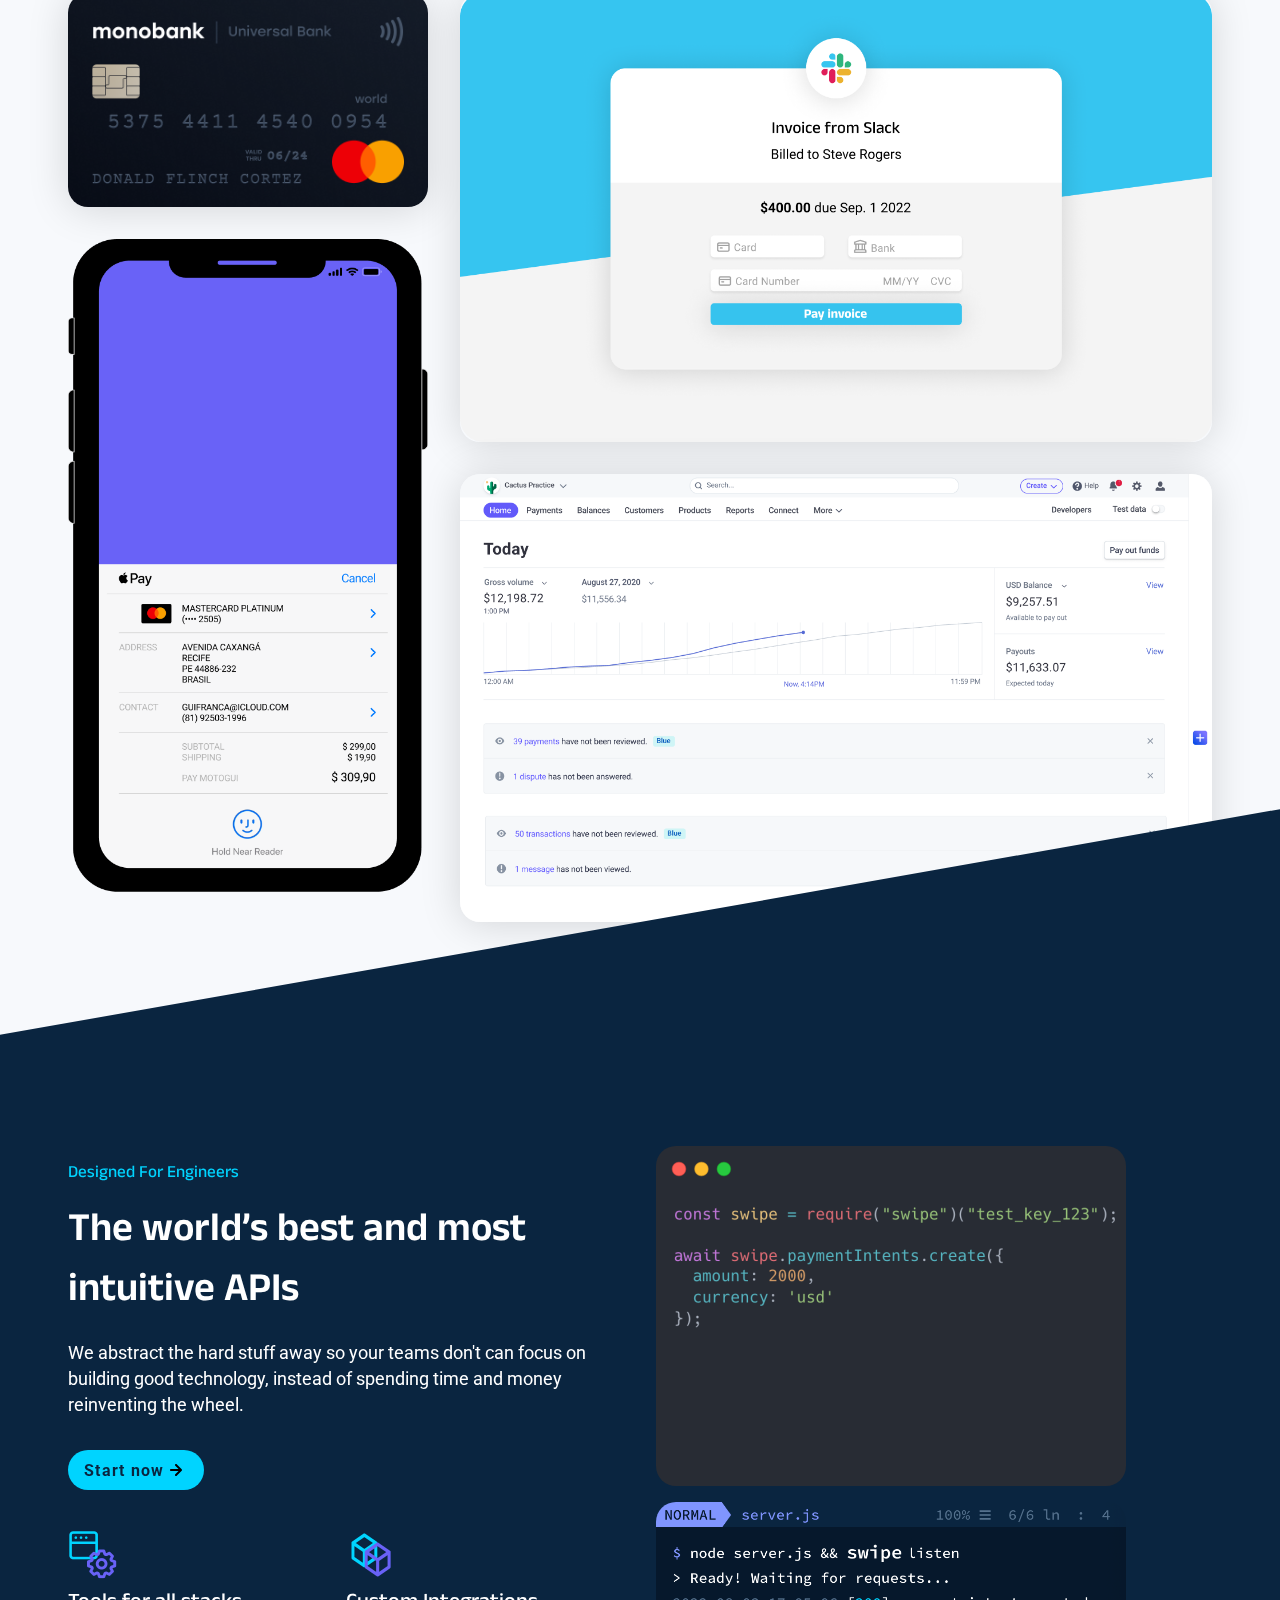
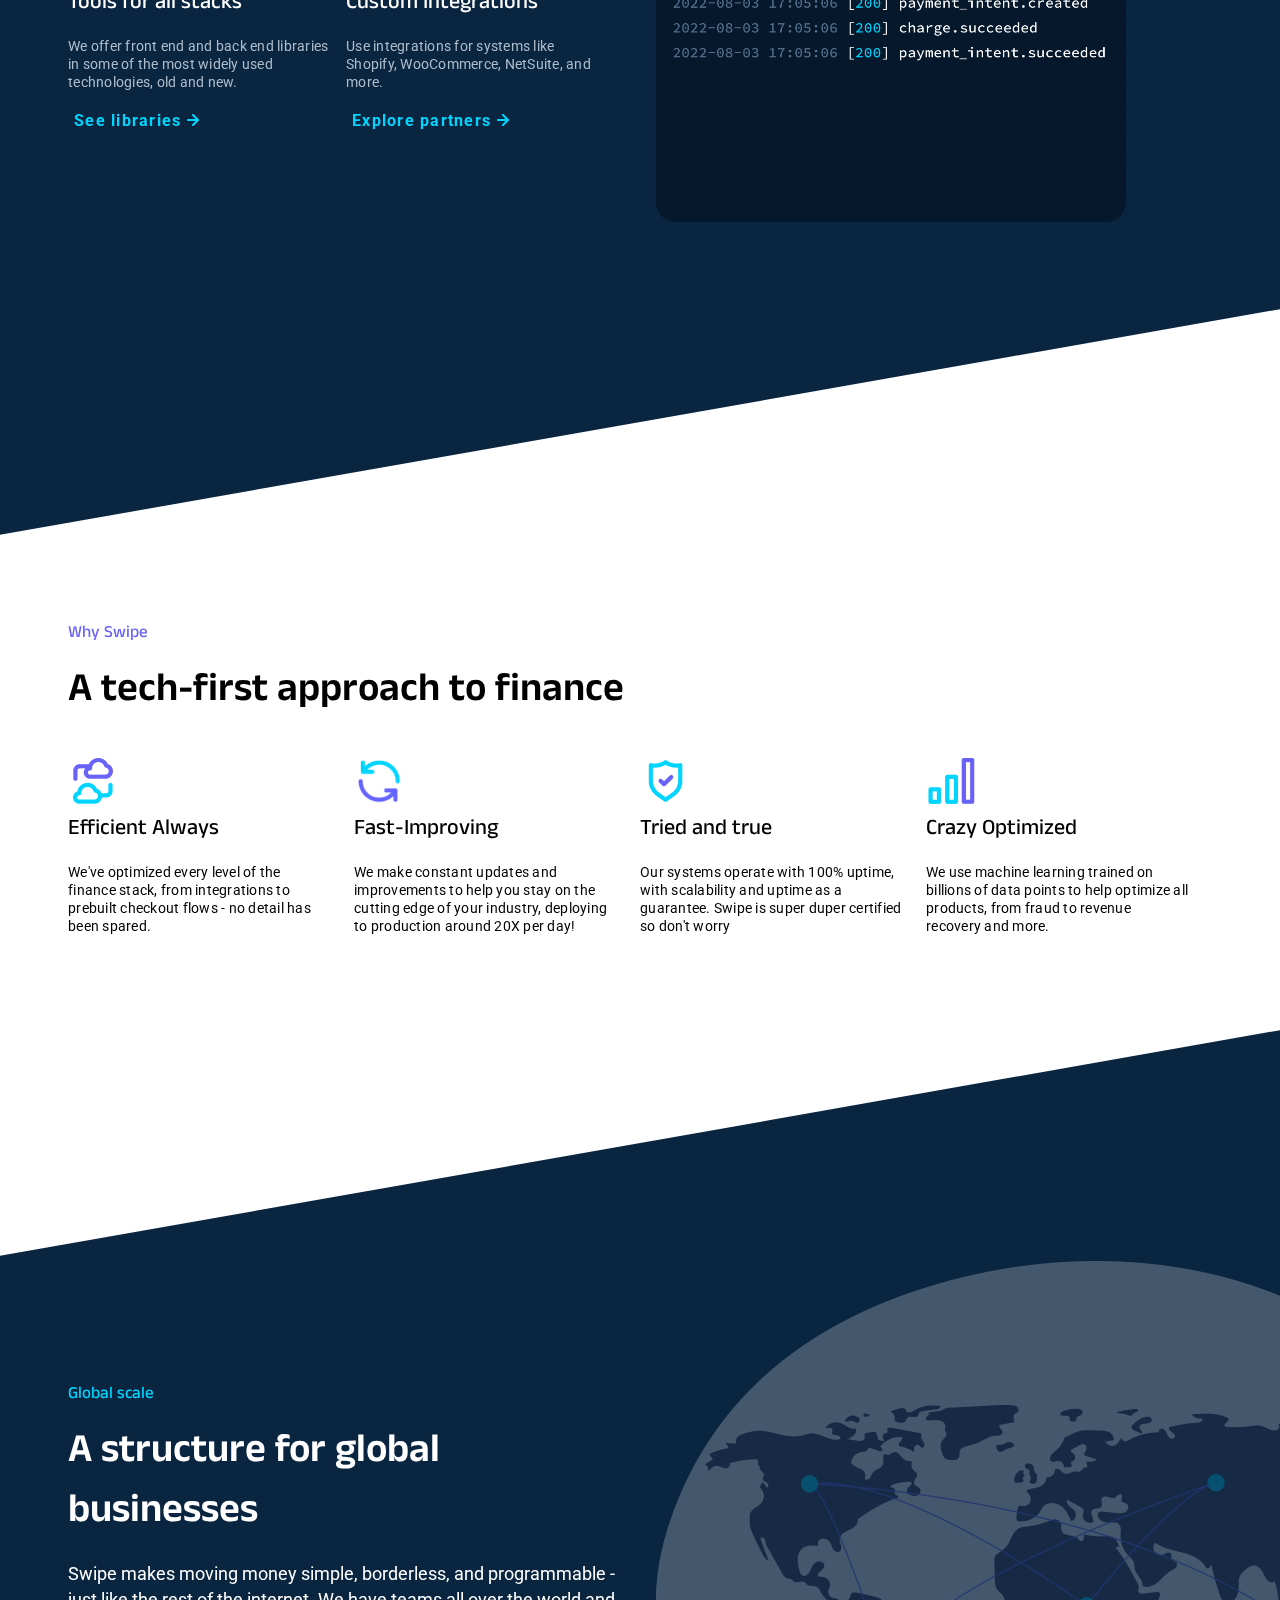
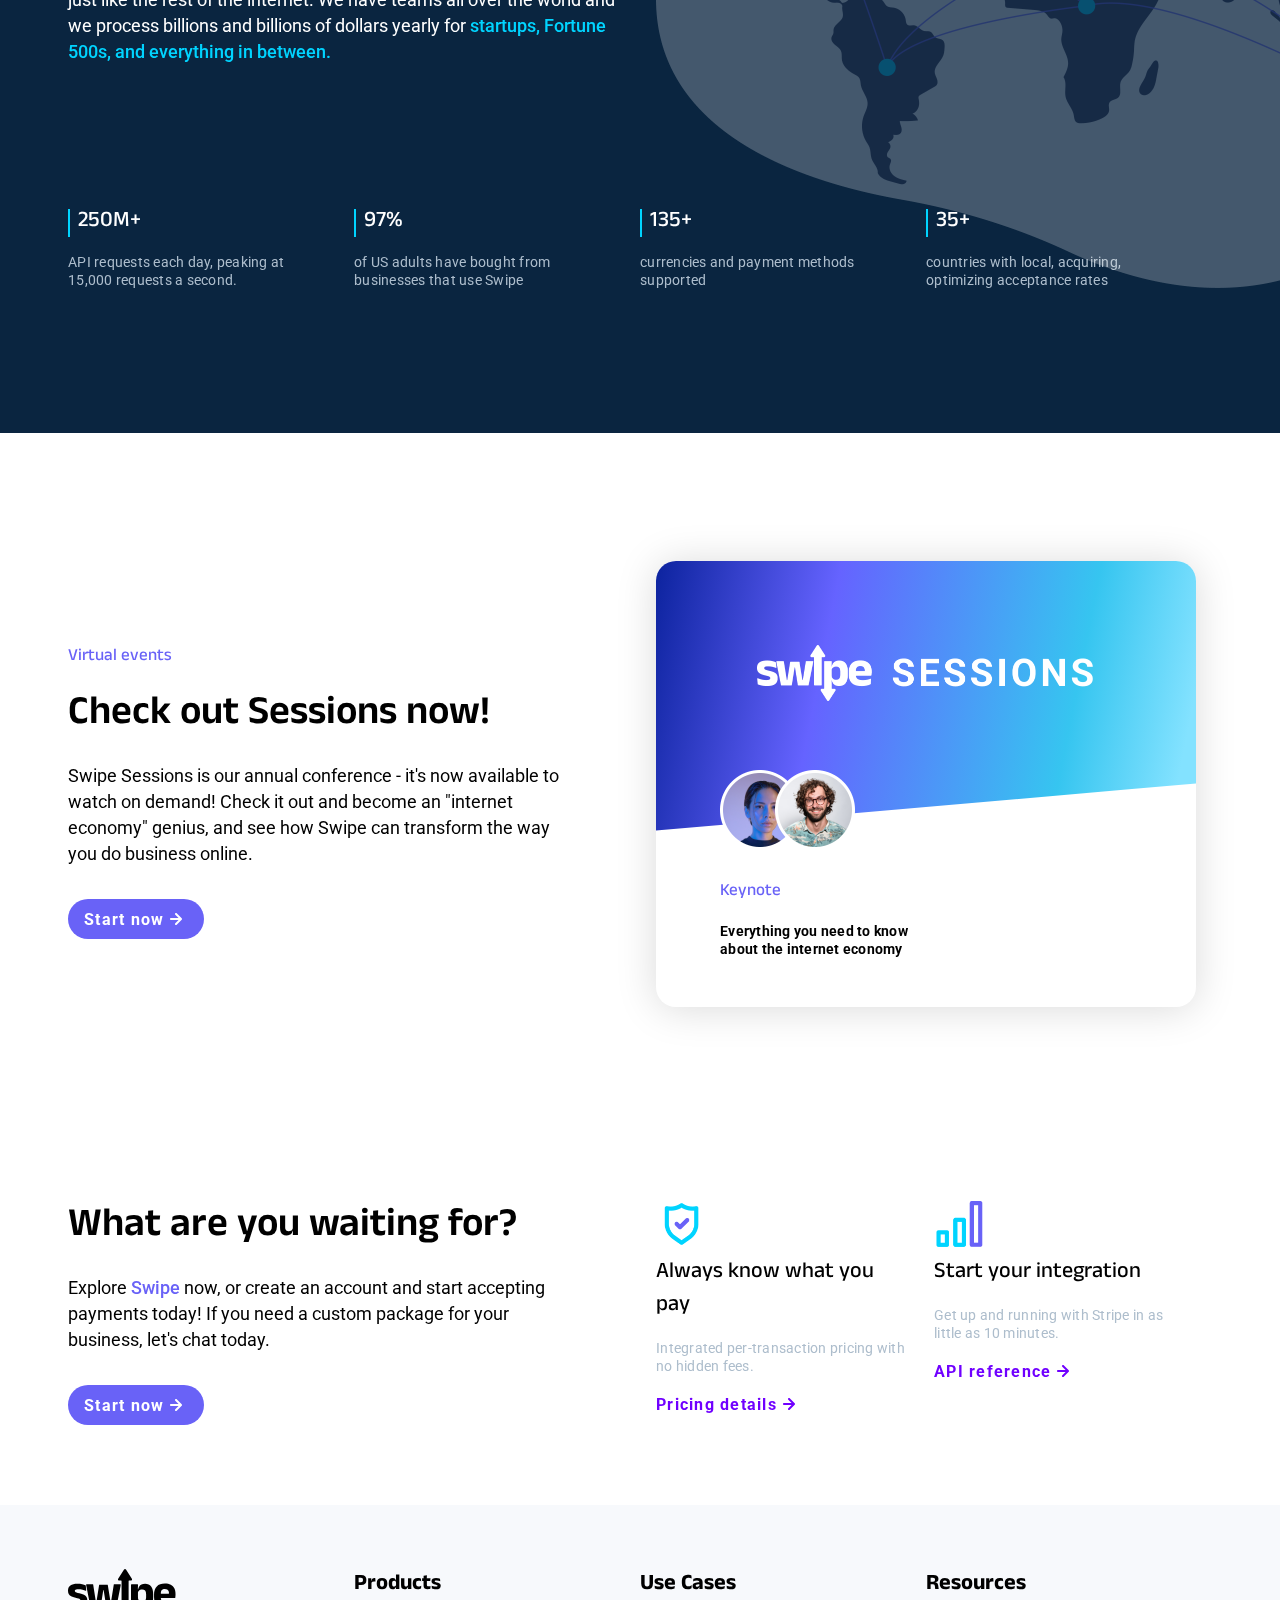
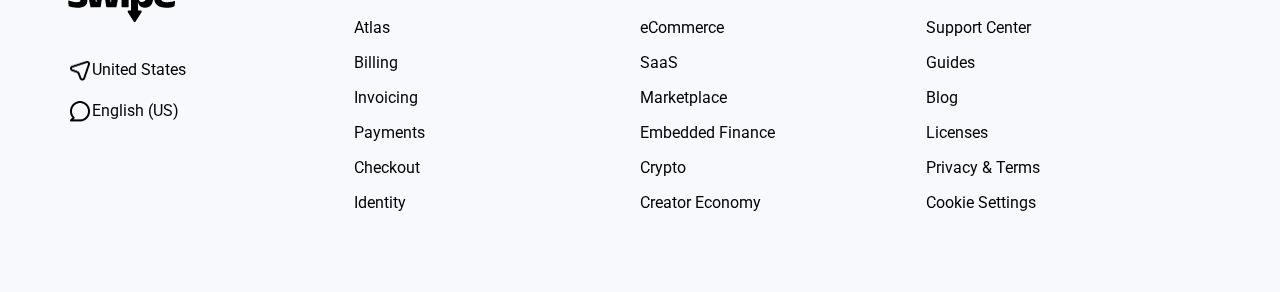
==== commit 23eedfcb: "Updated files on main branch" ====
--- a/swipe.html
+++ b/swipe.html
@@ -362,7 +362,7 @@
 
     </main>
 
-    <script src="/gradient.js"></script>
+    <script src="gradient.js"></script>
 </body>
 
 </html>